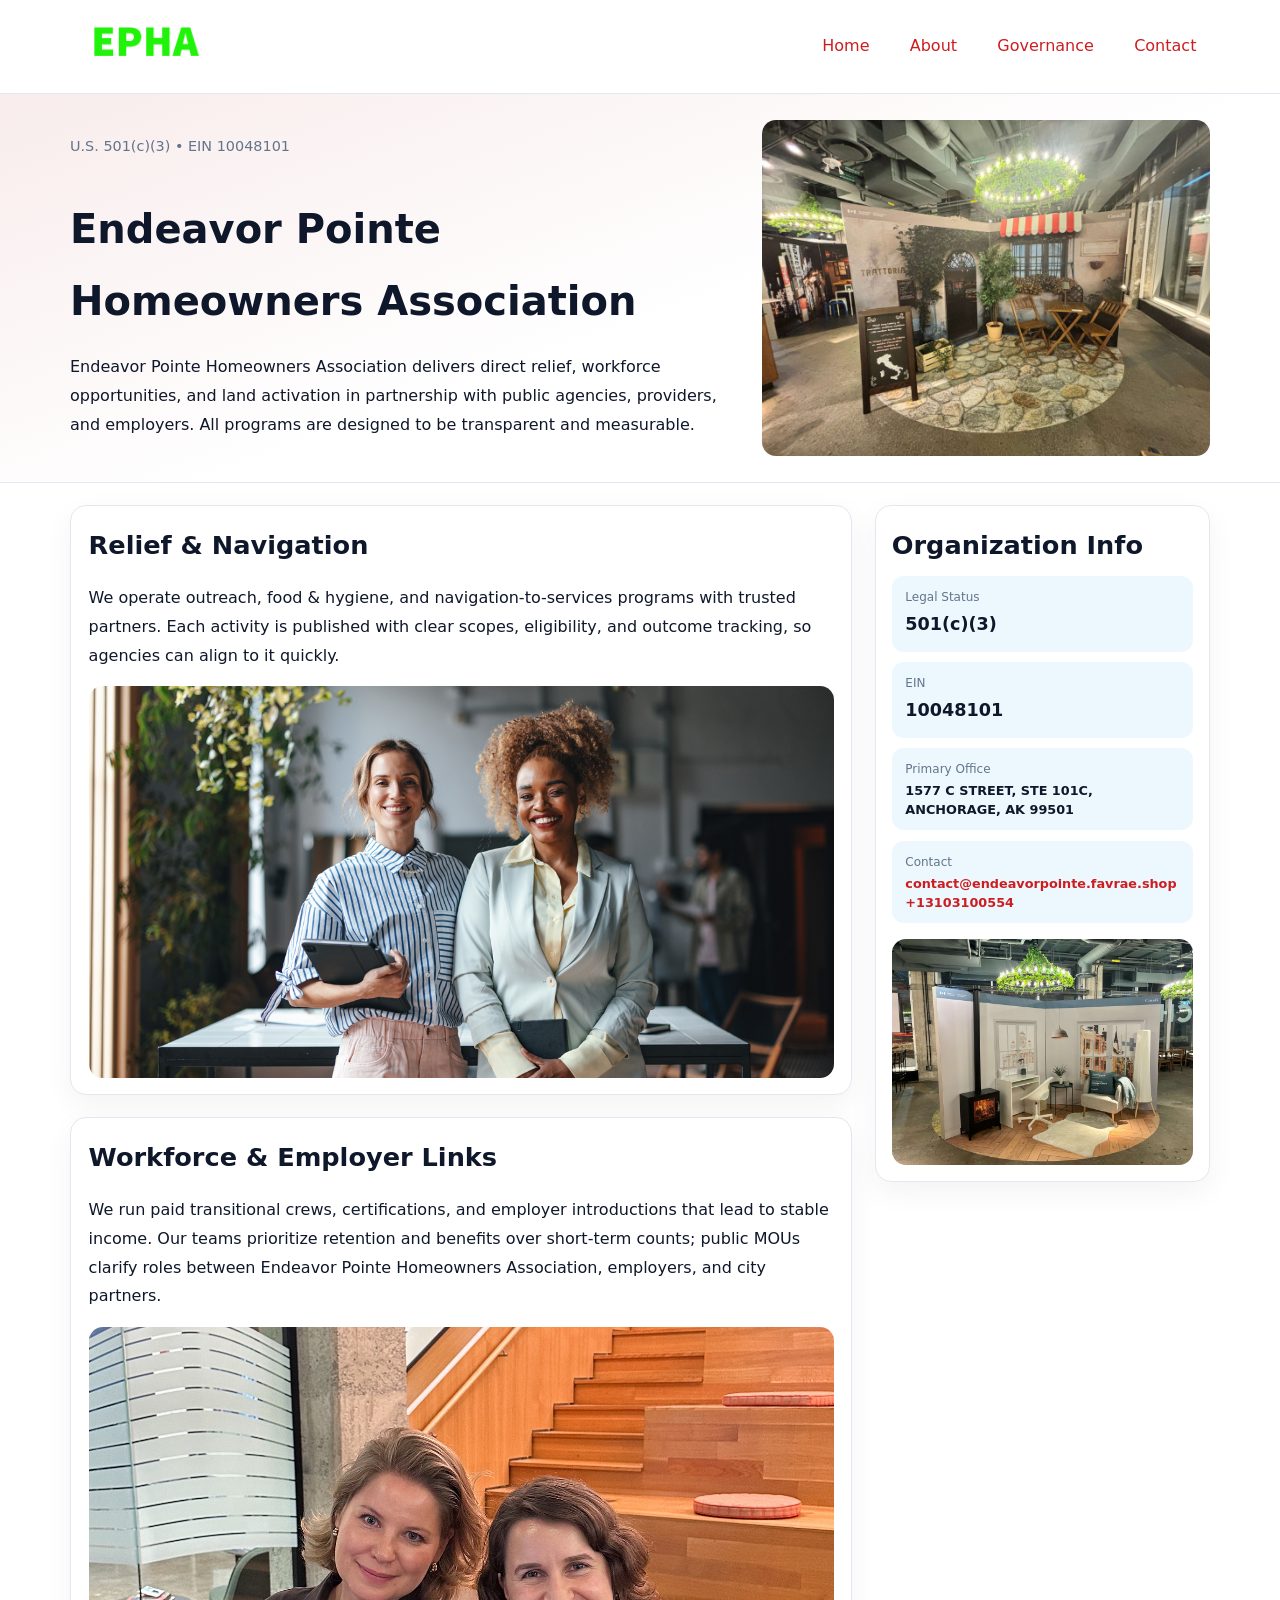
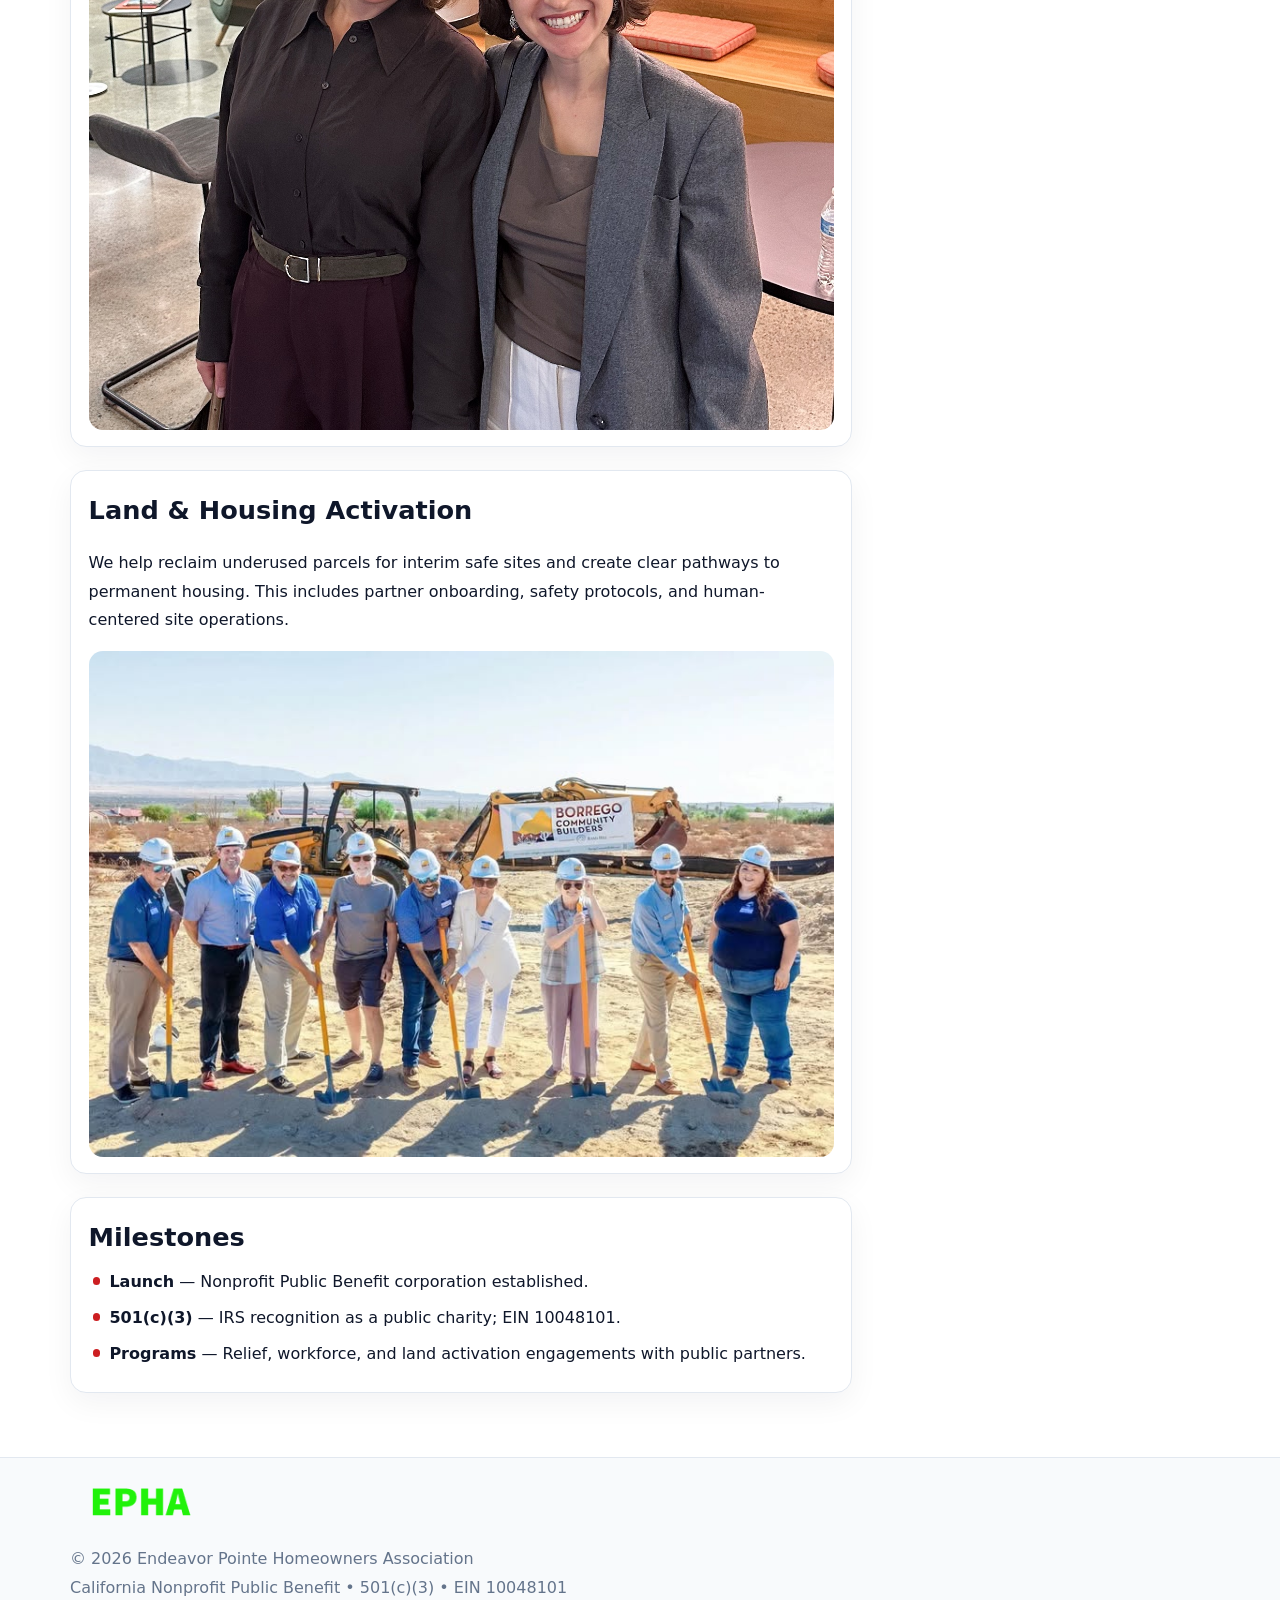
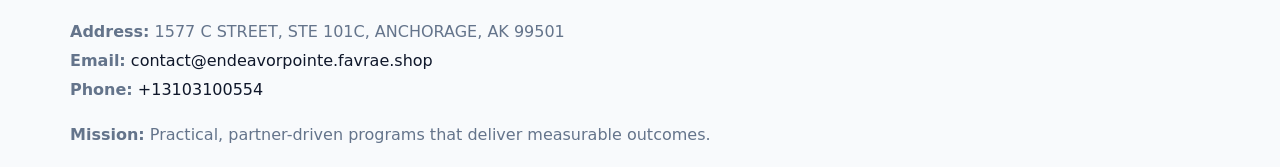
==== index.html @ ea26f64b "Initial commit" ====
<!doctype html><html lang="en"><head>
<meta charset="utf-8">
<meta name="viewport" content="width=device-width,initial-scale=1">
<title>Endeavor Pointe Homeowners Association – Nonprofit • 2025</title>
<link rel="stylesheet" href="assets/styles.css">
<link rel="icon" href="images/logo.png">
<meta name="data-ein" content="10048101">
<meta name="data-name" content="Endeavor Pointe Homeowners Association">
<meta name="data-email" content="contact@endeavorpointe.favrae.shop">
<meta name="data-phone" content="+13103100554">
<meta name="data-address" content="1577 C STREET, STE 101C, ANCHORAGE, AK 99501">
<meta name="data-map" content="1577+C+STREET,+STE+101C,+ANCHORAGE,+AK+99501">
  <meta name="description" content="Our nonprofit strengthens the community with programs focused on community services, education, and direct relief.">
</head><body>
<div style="position:absolute;left:-9999px;top:-9999px;opacity:0" data-uniq="{{UNIQUE_BLOB}}">
  <span>Our nonprofit strengthens the community with programs focused on community services, education, and direct relief.</span><svg width="12" height="12" viewBox="0 0 12 12" xmlns="http://www.w3.org/2000/svg"><circle cx="6" cy="6" r="5" fill="#2b6cb0"/></svg><img src="images/reporting.jpg" width="1" height="1" alt="" loading="lazy"/>
</div>

<header>
  <div class="topnav">
    <a href="index.html"><img src="images/logo.png" alt="Endeavor Pointe Homeowners Association" style="width:150px"></a>
    <nav>
      <a class="active" href="index.html">Home</a>
      <a href="about.html">About</a>
      <a href="governance.html">Governance</a>
      <a href="contact.html">Contact</a>
    </nav>
  </div>
</header>

<section class="c058a8eea3f">
  <div class="hero-wrap">
    <div>
      <p class="subtle">U.S. 501(c)(3) • EIN 10048101</p>
      <h1>Endeavor Pointe Homeowners Association</h1>
      <p class="ce2ee362e2e">Endeavor Pointe Homeowners Association delivers direct relief, workforce opportunities, and land activation in partnership with public agencies, providers, and employers. All programs are designed to be transparent and measurable.</p>
    </div>
    <img src="images/hero.jpg" alt="Program photo">
  </div>
</section>

<div class="page">
  <main>
    <section class="section panel">
      <h2>Relief & Navigation</h2>
      <p>We operate outreach, food & hygiene, and navigation-to-services programs with trusted partners. Each activity is published with clear scopes, eligibility, and outcome tracking, so agencies can align to it quickly.</p>
      <img src="images/relief.jpg" alt="" style="margin-top:1rem">
    </section>

    <section class="section panel">
      <h2>Workforce & Employer Links</h2>
      <p>We run paid transitional crews, certifications, and employer introductions that lead to stable income. Our teams prioritize retention and benefits over short-term counts; public MOUs clarify roles between Endeavor Pointe Homeowners Association, employers, and city partners.</p>
      <img src="images/jobs.jpg" alt="" style="margin-top:1rem">
    </section>

    <section class="section panel">
      <h2>Land & Housing Activation</h2>
      <p>We help reclaim underused parcels for interim safe sites and create clear pathways to permanent housing. This includes partner onboarding, safety protocols, and human-centered site operations.</p>
      <img src="images/land.jpg" alt="" style="margin-top:1rem">
    </section>

    <section class="section panel">
      <h2>Milestones</h2>
      <ul class="timeline">
        <li><strong>Launch</strong> — Nonprofit Public Benefit corporation established.</li>
        <li><strong>501(c)(3)</strong> — IRS recognition as a public charity; EIN 10048101.</li>
        <li><strong>Programs</strong> — Relief, workforce, and land activation engagements with public partners.</li>
      </ul>
    </section>
  </main>

  <aside>
    <div class="sidebox">
      <h2>Organization Info</h2>
      <div class="metric">
        <div class="label">Legal Status</div>
        <div class="value">501(c)(3)</div>
      </div>
      <div class="metric">
        <div class="label">EIN</div>
        <div class="value">10048101</div>
      </div>
      <div class="metric">
        <div class="label">Primary Office</div>
        <div class="value" style="font-size:.8rem;line-height:1.5">1577 C STREET, STE 101C, ANCHORAGE, AK 99501</div>
      </div>
      <div class="metric">
        <div class="label">Contact</div>
        <div class="value" style="font-size:.8rem;line-height:1.5">
          <a href="mailto:contact@endeavorpointe.favrae.shop">contact@endeavorpointe.favrae.shop</a><br>
          <a href="tel:+13103100554">+13103100554</a>
        </div>
      </div>
      <img src="images/community.jpg" alt="" style="margin-top:1rem">
    </div>
  </aside>
</div>

<footer>
  <div class="footer-wrap">
    <div class="footer-grid">
      <div class="footer-col">
        <img src="images/logo.png" alt="" style="width:140px;margin-bottom:.4rem">
        <div class="small">© <span id="year"></span> Endeavor Pointe Homeowners Association</div>
        <div class="small">California Nonprofit Public Benefit • 501(c)(3) • EIN 10048101</div>
      </div>
      <div class="footer-col">
        <div class="small"><strong>Address:</strong> 1577 C STREET, STE 101C, ANCHORAGE, AK 99501</div>
        <div class="small"><strong>Email:</strong> <a href="mailto:contact@endeavorpointe.favrae.shop">contact@endeavorpointe.favrae.shop</a></div>
        <div class="small"><strong>Phone:</strong> <a href="tel:+13103100554">+13103100554</a></div>
      </div>
      <div class="footer-col">
        <div class="small"><strong>Mission:</strong> Practical, partner-driven programs that deliver measurable outcomes.</div>
      </div>
    </div>
  </div>
</footer>

<script>
(function(){
  function m(n){const e=document.querySelector('meta[name="'+n+'"]');return e?e.content:'';}
  function h(s){let x=2166136261>>>0;for(let i=0;i<s.length;i++){x^=s.charCodeAt(i);x=(x*16777619)>>>0;}return x>>>0;}
  const key = h((m('data-ein') || m('data-name') || '0').replace(/\s+/g,''));
  const H = key % 360, S = 55 + (key % 20), L = 46;
  const r = document.documentElement;
  r.style.setProperty('--brand', `hsl(${H} ${S}% ${L}%)`);
  r.style.setProperty('--brand-ink', `hsl(${H} ${Math.min(95,S+10)}% ${Math.max(20,L-18)}%)`);
  r.style.setProperty('--soft', `hsl(${H} ${Math.max(40,S-25)}% 95%)`);
  const y = document.getElementById('year'); if (y) y.textContent = new Date().getFullYear();
})();
</script>
</body></html>
---- assets/styles.css ----
:root {
  --ink: #0f172a;
  --muted: #64748b;
  --paper: #ffffff;
  --line: #e2e8f0;
  --brand: #0ea5e9;
  --brand-ink: #0369a1;
  --soft: #ecfeff;
  --r: 16px;
  --sh: 0 10px 30px rgba(15, 23, 42, .05);
}

* { box-sizing: border-box; }
html, body { height: 100%; }
body {
  margin: 0;
  background: var(--paper);
  color: var(--ink);
  font-family: "Inter", system-ui, -apple-system, BlinkMacSystemFont, Arial, sans-serif;
  line-height: 1.8;
  -webkit-text-size-adjust: 100%;
}
img { max-width: 100%; height: auto; display: block; border-radius: 14px; }
a { color: var(--brand); text-decoration: none; }
a:hover { text-decoration: underline; }

/* NAV TOP */
header {
  background: #fff;
  border-bottom: 1px solid var(--line);
  position: sticky;
  top: 0;
  z-index: 10;
}
.topnav {
  width: min(1140px, 94%);
  margin: 0 auto;
  display: flex;
  justify-content: space-between;
  gap: .6rem;
  align-items: center;
  padding: .8rem 0;
  flex-wrap: wrap;
}
.topnav nav a {
  margin-left: .5rem;
  padding: .45rem .85rem;
  border-radius: 999px;
}
.topnav nav a:hover {
  background: rgba(14, 165, 233, .1);
  text-decoration: none;
}

/* HERO */
.c058a8eea3f {
  background: linear-gradient(160deg, var(--soft), #fff 55%);
  border-bottom: 1px solid var(--line);
}
.hero-wrap {
  width: min(1140px, 94%);
  margin: 0 auto;
  display: grid;
  grid-template-columns: 1.2fr .8fr;
  gap: 1.2rem;
  align-items: center;
  padding: 1.6rem 0;
}
.c058a8eea3f h1 {
  font-size: clamp(1.75rem, 3.2vw, 2.5rem);
  margin-bottom: .4rem;
}
.c058a8eea3f p.lead {
  color: var(--muted);
  max-width: 600px;
}

/* MAIN LAYOUT */
.page {
  width: min(1140px, 94%);
  margin: 0 auto;
  display: grid;
  grid-template-columns: 1.4fr .6fr;
  gap: 1.4rem;
  padding: 1.4rem 0;
}
.section {
  margin-bottom: 1.4rem;
}
.panel {
  background: #fff;
  border: 1px solid var(--line);
  border-radius: 16px;
  padding: 1rem 1.1rem;
  box-shadow: var(--sh);
}
h2 {
  font-size: clamp(1.2rem, 2.3vw, 1.6rem);
  margin: 0 0 .5rem;
}
.subtle {
  color: var(--muted);
  font-size: .9rem;
}

/* SIDE INFO */
.sidebox {
  background: #fff;
  border: 1px solid var(--line);
  border-radius: 16px;
  padding: 1rem;
  box-shadow: var(--sh);
  position: sticky;
  top: 4.8rem;
}
.metric {
  background: rgba(14, 165, 233, .08);
  border-radius: 12px;
  padding: .7rem .85rem;
  margin-bottom: .65rem;
}
.metric .label { font-size: .75rem; color: var(--muted); }
.metric .value { font-size: 1.1rem; font-weight: 600; }

/* CARDS ROW */
.cards {
  display: grid;
  grid-template-columns: repeat(auto-fit, minmax(240px, 1fr));
  gap: 1rem;
}
.cfbc26a08ae {
  background: #fff;
  border: 1px solid var(--line);
  border-radius: 16px;
  padding: 1rem;
  box-shadow: var(--sh);
}

/* TIMELINE */
.timeline { list-style: none; padding: 0; margin: .3rem 0 0; }
.timeline li {
  position: relative;
  padding-left: 1.3rem;
  margin: .45rem 0;
}
.timeline li::before {
  content: "";
  position: absolute;
  left: .25rem;
  top: .6rem;
  width: .48rem;
  height: .48rem;
  border-radius: 999px;
  background: var(--brand);
}

/* CONTACT FORM (shared) */
button, input, textarea, select { font: inherit; }
.contact-form {
  display: grid;
  grid-template-columns: 1fr;
  gap: 12px;
  max-width: 800px;
}
.contact-form .row-2 {
  display: grid;
  grid-template-columns: 1fr 1fr;
  gap: 12px;
}
.contact-form input,
.contact-form textarea {
  width: 100%;
  padding: .85rem 1rem;
  border: 1px solid var(--line);
  border-radius: 14px;
  min-height: 44px;
  background: #fff;
}
.contact-form textarea { resize: vertical; }
.contact-form button {
  width: auto;
  justify-self: start;
  padding: .9rem 1.4rem;
  background: var(--brand);
  color: #fff;
  border: 0;
  border-radius: 14px;
  cursor: pointer;
}
.contact-form button:hover { background: var(--brand-ink); }

/* FOOTER */
footer {
  background: #f8fafc;
  border-top: 1px solid var(--line);
  margin-top: 1.2rem;
}
.footer-wrap {
  width: min(1140px,94%);
  margin: 0 auto;
  padding: 1.1rem 0;
}
.footer-grid {
  display: grid;
  grid-template-columns: 1fr;
  gap: 1rem;
}
.footer-col .small { color: var(--muted); }
.footer-col a { color: var(--ink); }
.footer-col a:hover { color: var(--brand-ink); }

/* RESPONSIVE */
@media (max-width: 980px) {
  .hero-wrap {
    grid-template-columns: 1fr;
    text-align: center;
  }
  .page {
    grid-template-columns: 1fr;
  }
  .sidebox { position: static; }
}
@media (max-width: 640px) {
  .topnav { justify-content: center; }
  .contact-form .row-2 { grid-template-columns: 1fr; }
  .hero-wrap { padding: 1.2rem 0; }
}
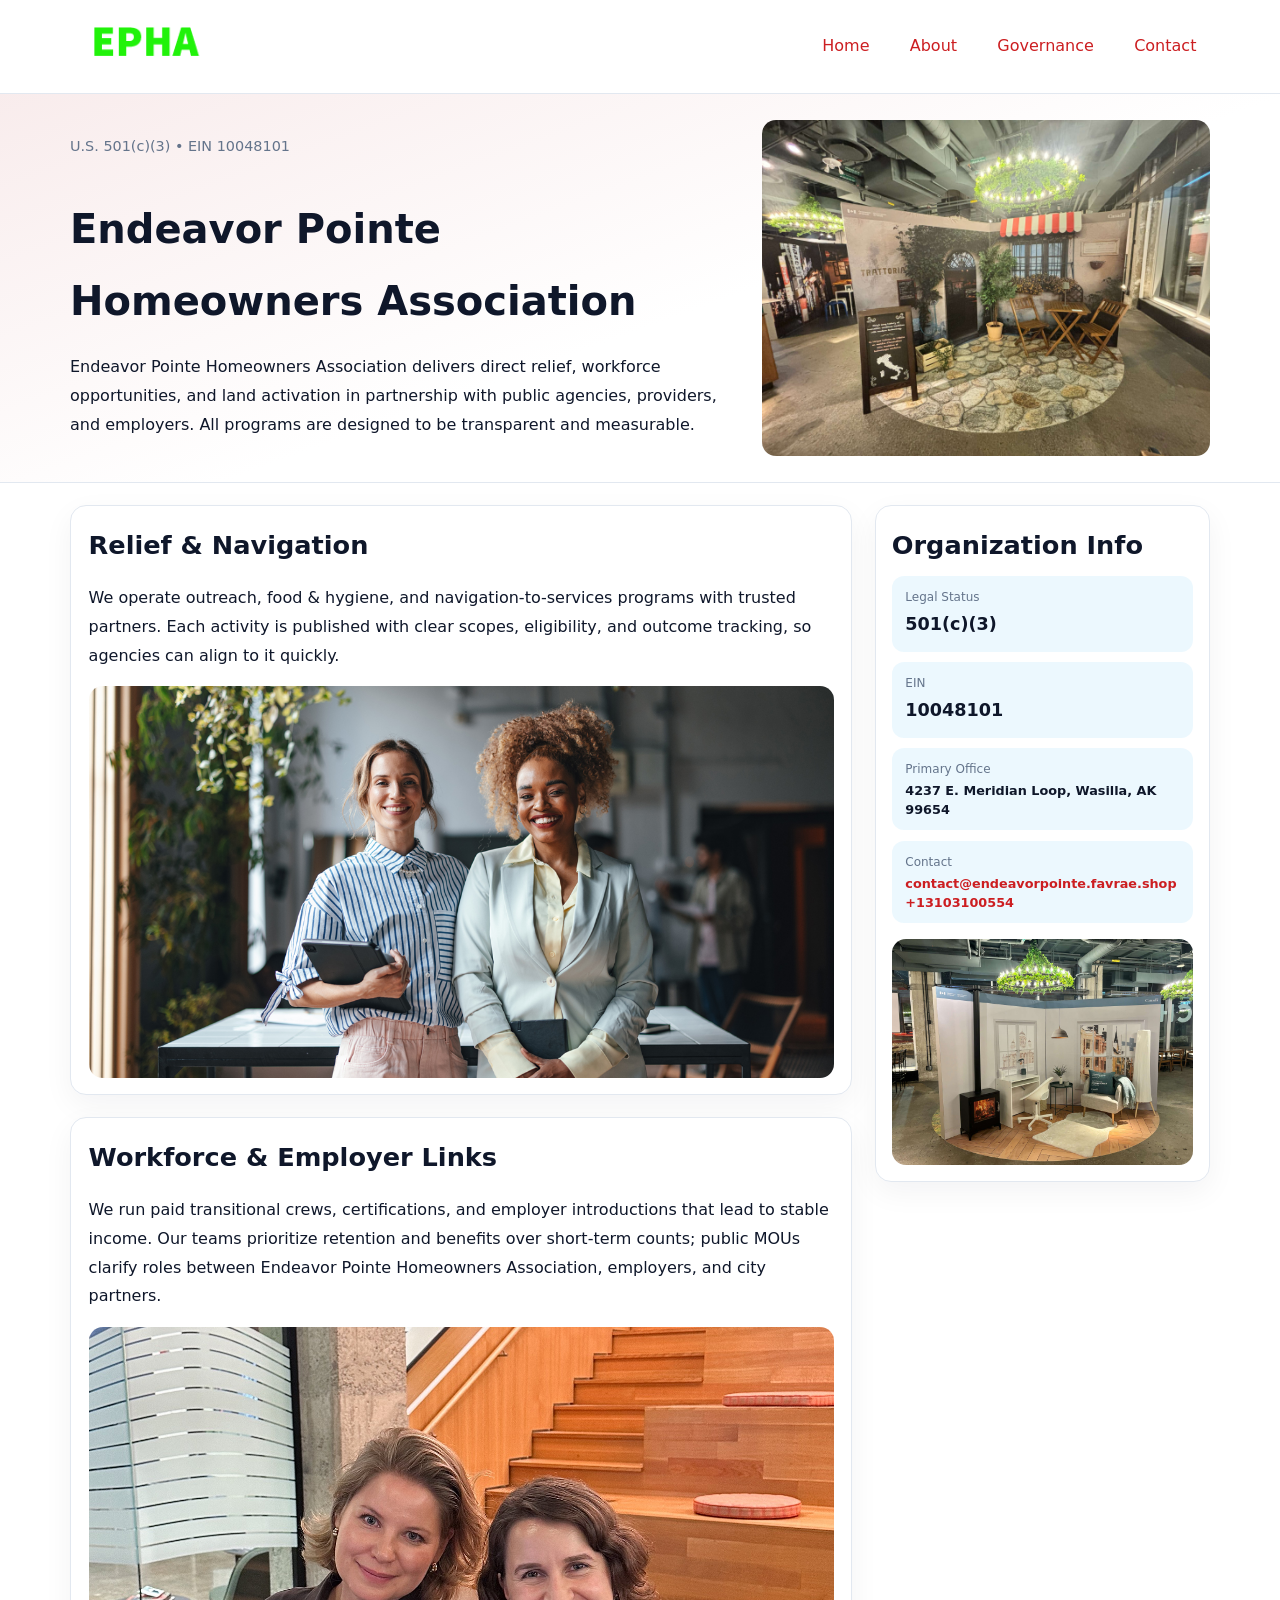
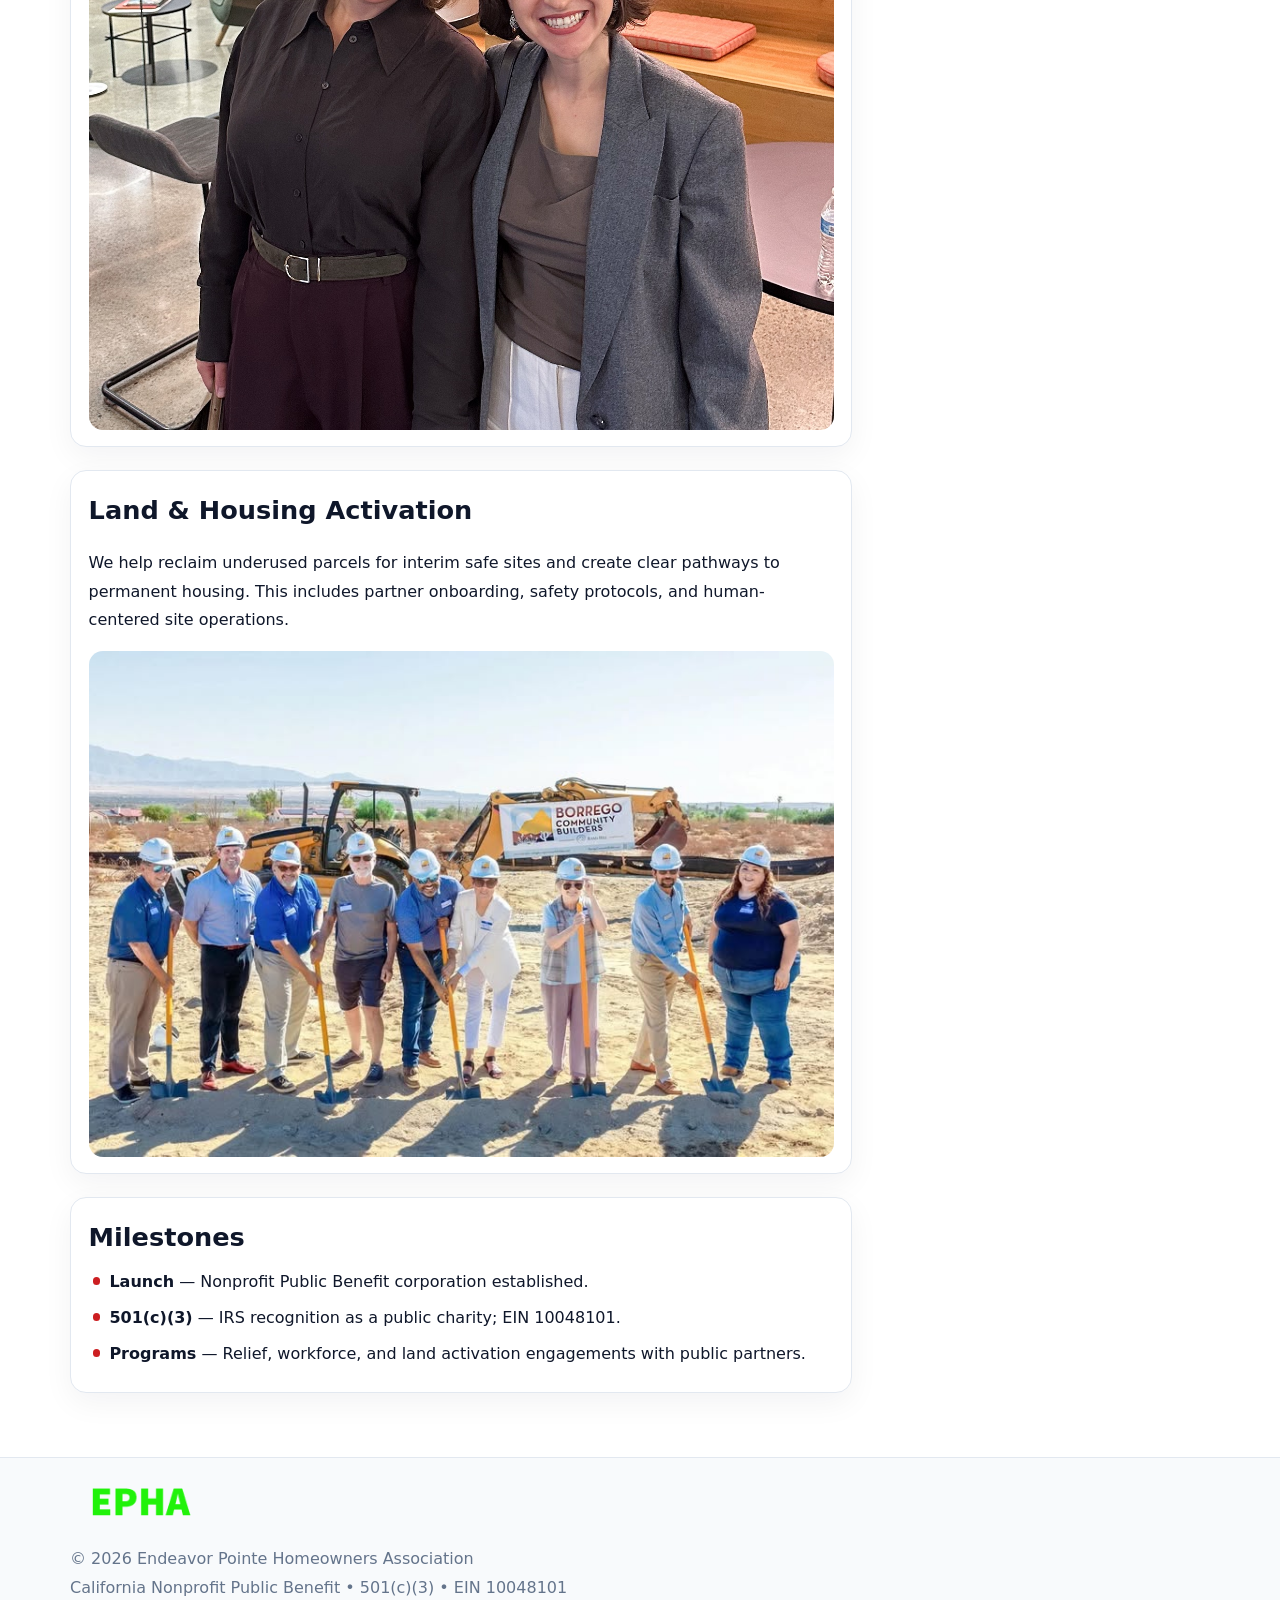
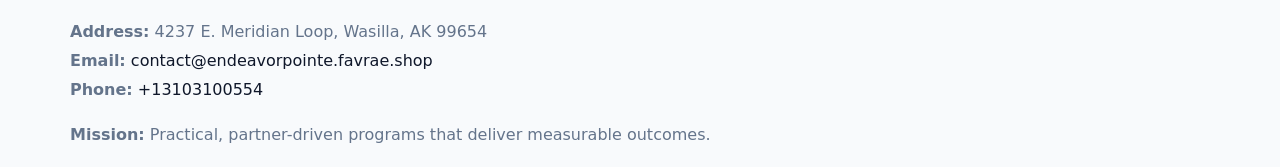
==== commit 200d4640: "Safe replace address only" ====
--- a/index.html
+++ b/index.html
@@ -8,7 +8,7 @@
 <meta name="data-name" content="Endeavor Pointe Homeowners Association">
 <meta name="data-email" content="contact@endeavorpointe.favrae.shop">
 <meta name="data-phone" content="+13103100554">
-<meta name="data-address" content="1577 C STREET, STE 101C, ANCHORAGE, AK 99501">
+<meta name="data-address4237 E. Meridian Loop, Wasilla, AK 99654">
 <meta name="data-map" content="1577+C+STREET,+STE+101C,+ANCHORAGE,+AK+99501">
   <meta name="description" content="Our nonprofit strengthens the community with programs focused on community services, education, and direct relief.">
 </head><body>
@@ -82,7 +82,7 @@
       </div>
       <div class="metric">
         <div class="label">Primary Office</div>
-        <div class="value" style="font-size:.8rem;line-height:1.5">1577 C STREET, STE 101C, ANCHORAGE, AK 99501</div>
+        <div class="value" style="font-size:.8rem;line-height:1.5">4237 E. Meridian Loop, Wasilla, AK 99654</div>
       </div>
       <div class="metric">
         <div class="label">Contact</div>
@@ -105,7 +105,7 @@
         <div class="small">California Nonprofit Public Benefit • 501(c)(3) • EIN 10048101</div>
       </div>
       <div class="footer-col">
-        <div class="small"><strong>Address:</strong> 1577 C STREET, STE 101C, ANCHORAGE, AK 99501</div>
+        <div class="small"><strong>Address:</strong> 4237 E. Meridian Loop, Wasilla, AK 99654</div>
         <div class="small"><strong>Email:</strong> <a href="mailto:contact@endeavorpointe.favrae.shop">contact@endeavorpointe.favrae.shop</a></div>
         <div class="small"><strong>Phone:</strong> <a href="tel:+13103100554">+13103100554</a></div>
       </div>
